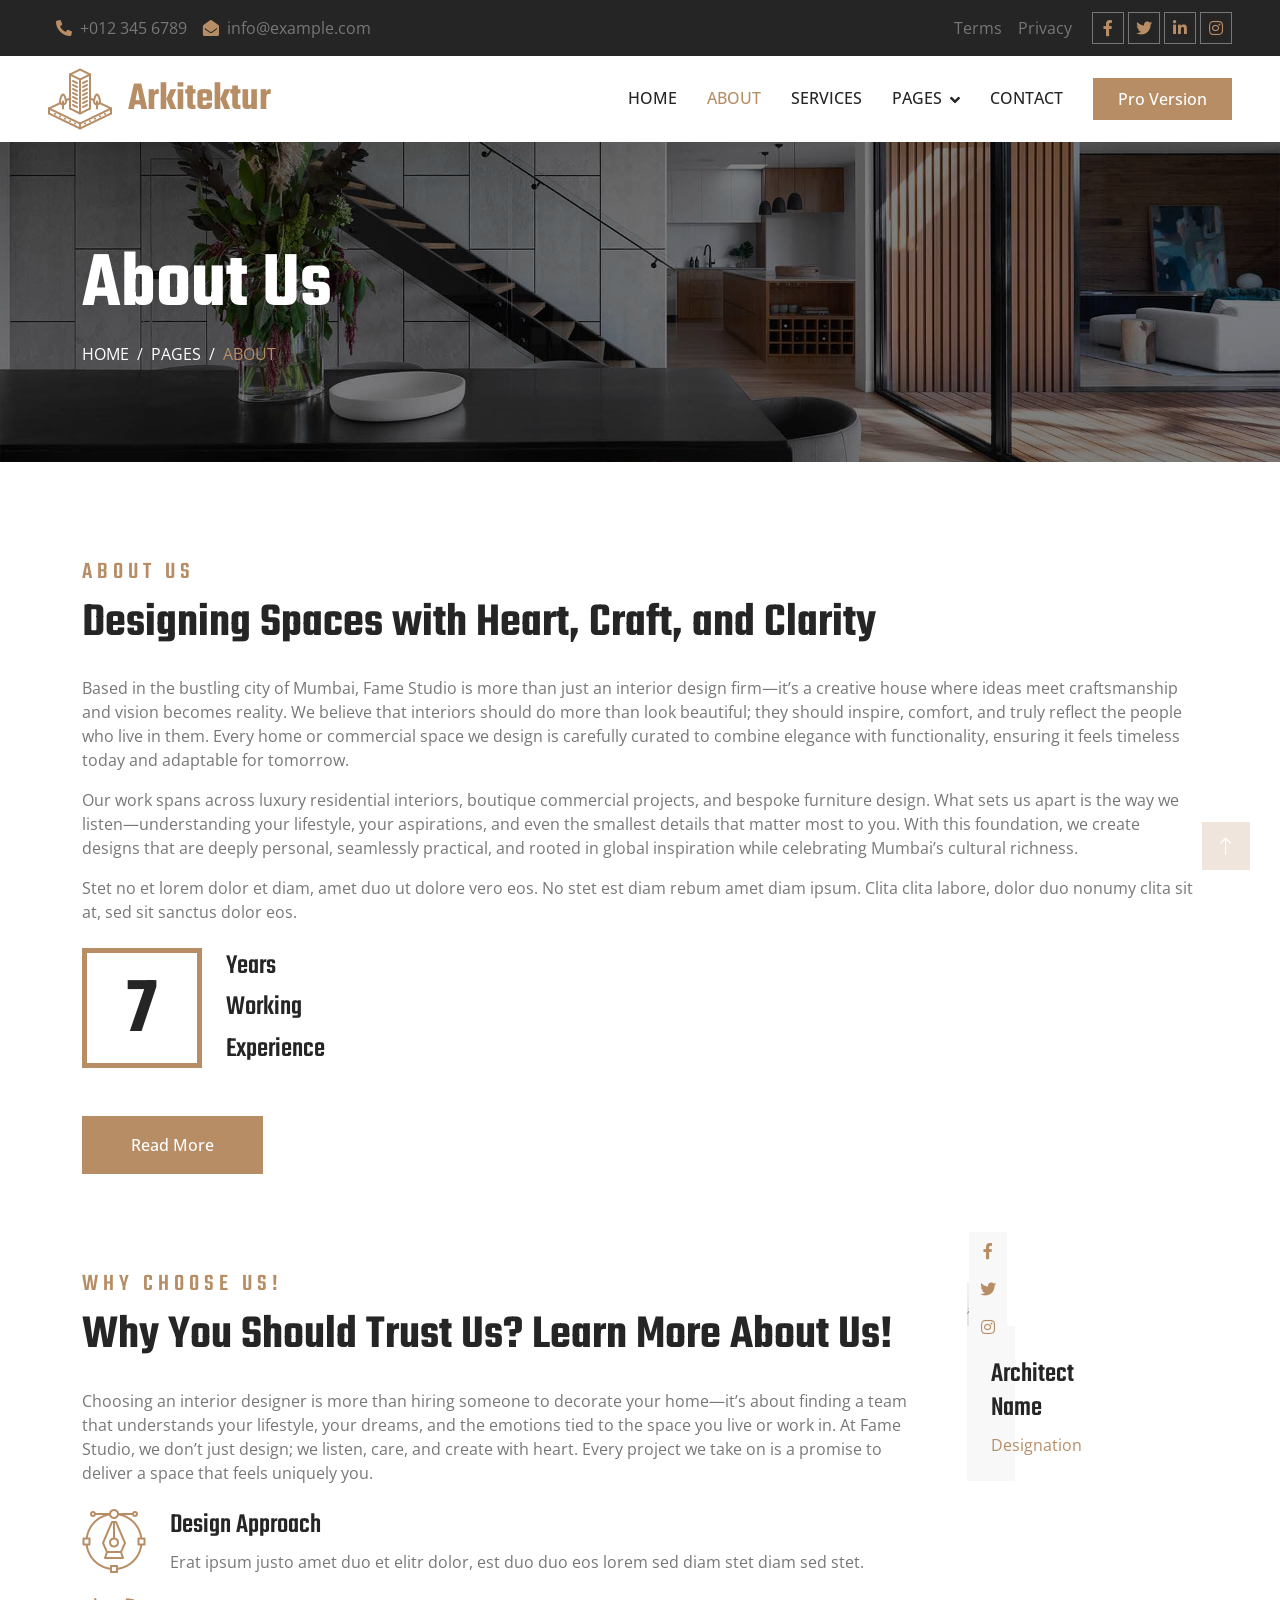
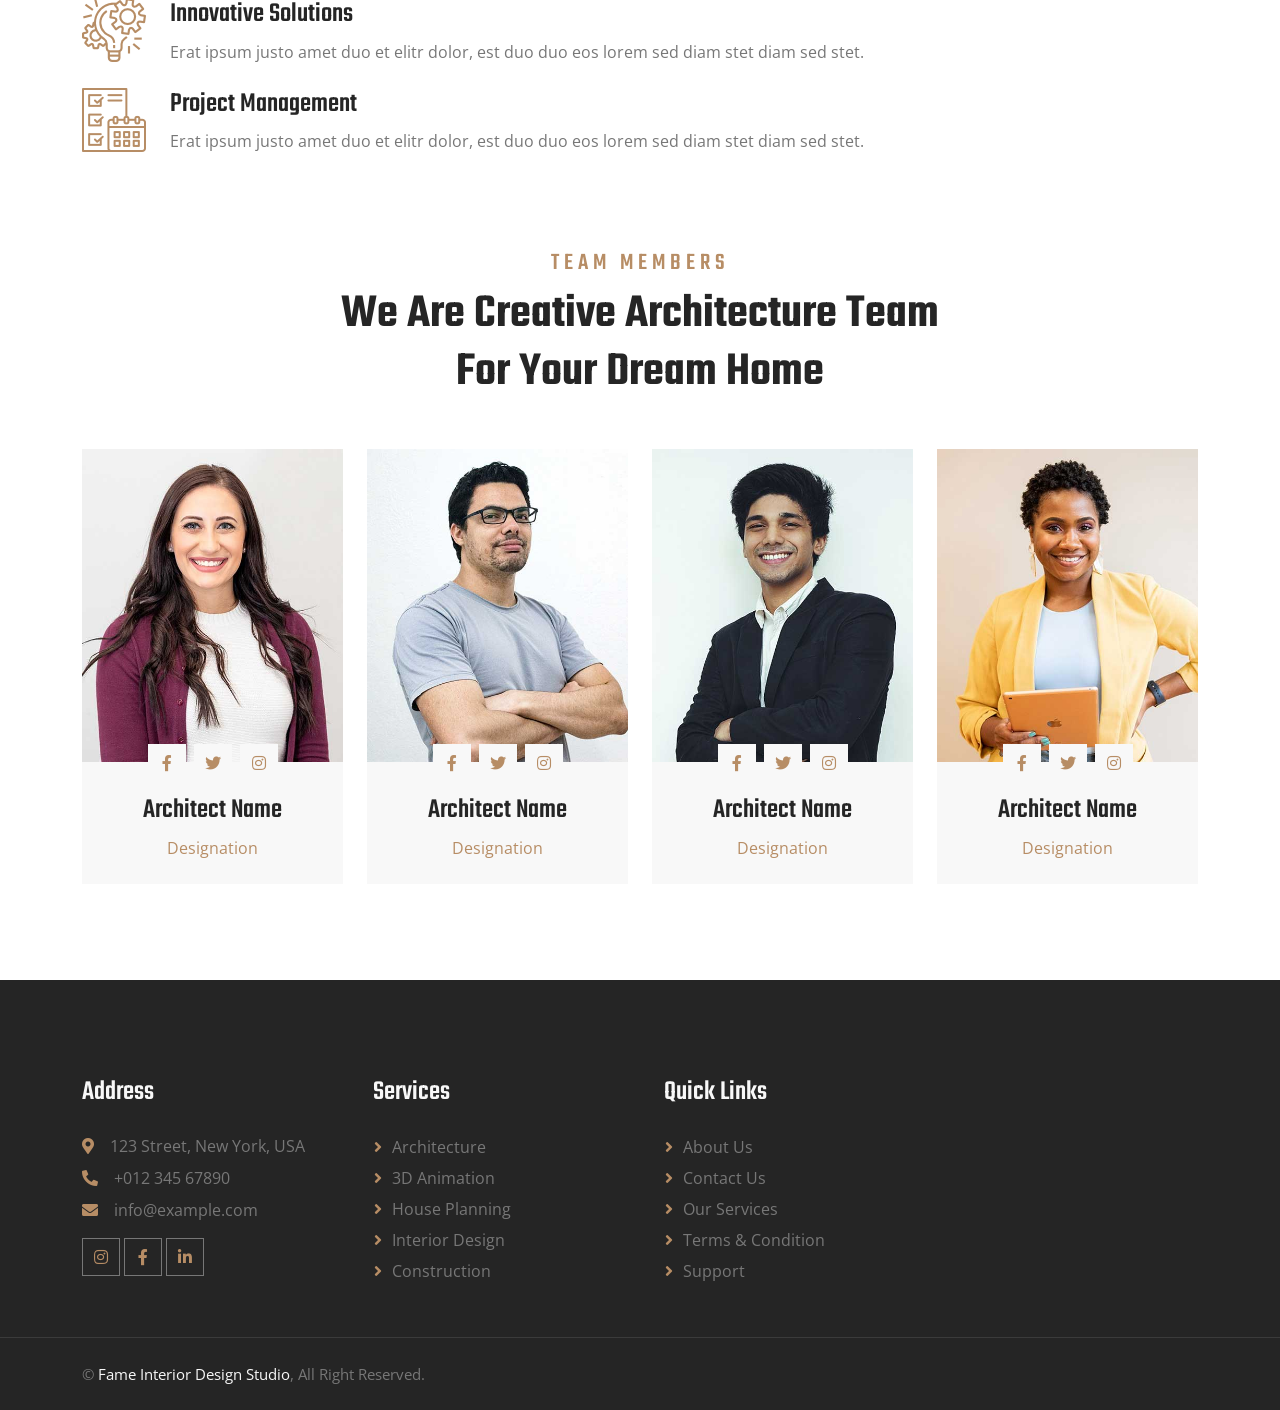
==== about.html @ a8ef48fe "css" ====
<!DOCTYPE html>
<html lang="en">

<head>
    <meta charset="utf-8">
    <title>Arkitektur - Architecture HTML Template</title>
    <meta content="width=device-width, initial-scale=1.0" name="viewport">
    <meta content="" name="keywords">
    <meta content="" name="description">

    <!-- Favicon -->
    <link href="img/favicon.ico" rel="icon">

    <!-- Google Web Fonts -->
    <link rel="preconnect" href="https://fonts.googleapis.com">
    <link rel="preconnect" href="https://fonts.gstatic.com" crossorigin>
    <link href="https://fonts.googleapis.com/css2?family=Open+Sans:wght@400;500;600&family=Teko:wght@400;500;600&display=swap" rel="stylesheet">

    <!-- Icon Font Stylesheet -->
    <link href="https://cdnjs.cloudflare.com/ajax/libs/font-awesome/5.10.0/css/all.min.css" rel="stylesheet">
    <link href="https://cdn.jsdelivr.net/npm/bootstrap-icons@1.4.1/font/bootstrap-icons.css" rel="stylesheet">

    <!-- Libraries Stylesheet -->
    <link href="lib/animate/animate.min.css" rel="stylesheet">
    <link href="lib/owlcarousel/assets/owl.carousel.min.css" rel="stylesheet">
    <link href="lib/tempusdominus/css/tempusdominus-bootstrap-4.min.css" rel="stylesheet" />

    <!-- Customized Bootstrap Stylesheet -->
    <link href="css/bootstrap.min.css" rel="stylesheet">

    <!-- Template Stylesheet -->
    <link href="css/style.css" rel="stylesheet">
</head>

<body>
    <!-- Spinner Start -->
    <div id="spinner" class="show bg-white position-fixed translate-middle w-100 vh-100 top-50 start-50 d-flex align-items-center justify-content-center">
        <div class="spinner-border position-relative text-primary" style="width: 6rem; height: 6rem;" role="status"></div>
        <img class="position-absolute top-50 start-50 translate-middle" src="img/icons/icon-1.png" alt="Icon">
    </div>
    <!-- Spinner End -->
    <!-- Topbar Start -->
    <div class="container-fluid bg-dark p-0 wow fadeIn" data-wow-delay="0.1s">
        <div class="row gx-0 d-none d-lg-flex">
            <div class="col-lg-7 px-5 text-start">
                <div class="h-100 d-inline-flex align-items-center py-3 me-3">
                    <a class="text-body px-2" href="tel:+0123456789"><i class="fa fa-phone-alt text-primary me-2"></i>+012 345 6789</a>
                    <a class="text-body px-2" href="mailto:info@example.com"><i class="fa fa-envelope-open text-primary me-2"></i>info@example.com</a>
                </div>
            </div>
            <div class="col-lg-5 px-5 text-end">
                <div class="h-100 d-inline-flex align-items-center py-3 me-2">
                    <a class="text-body px-2" href="">Terms</a>
                    <a class="text-body px-2" href="">Privacy</a>
                </div>
                <div class="h-100 d-inline-flex align-items-center">
                    <a class="btn btn-sm-square btn-outline-body me-1" href=""><i class="fab fa-facebook-f"></i></a>
                    <a class="btn btn-sm-square btn-outline-body me-1" href=""><i class="fab fa-twitter"></i></a>
                    <a class="btn btn-sm-square btn-outline-body me-1" href=""><i class="fab fa-linkedin-in"></i></a>
                    <a class="btn btn-sm-square btn-outline-body me-0" href=""><i class="fab fa-instagram"></i></a>
                </div>
            </div>
        </div>
    </div>
    <!-- Topbar End -->
    <!-- Navbar Start -->
    <nav class="navbar navbar-expand-lg bg-white navbar-light sticky-top py-lg-0 px-lg-5 wow fadeIn" data-wow-delay="0.1s">
        <a href="index.html" class="navbar-brand ms-4 ms-lg-0">
            <h1 class="text-primary m-0"><img class="me-3" src="img/icons/icon-1.png" alt="Icon">Arkitektur</h1>
        </a>
        <button type="button" class="navbar-toggler me-4" data-bs-toggle="collapse" data-bs-target="#navbarCollapse">
            <span class="navbar-toggler-icon"></span>
        </button>
        <div class="collapse navbar-collapse" id="navbarCollapse">
            <div class="navbar-nav ms-auto p-4 p-lg-0">
                <a href="index.html" class="nav-item nav-link">Home</a>
                <a href="about.html" class="nav-item nav-link active">About</a>
                <a href="service.html" class="nav-item nav-link">Services</a>
                <div class="nav-item dropdown">
                    <a href="#" class="nav-link dropdown-toggle" data-bs-toggle="dropdown">Pages</a>
                    <div class="dropdown-menu border-0 m-0">
                        <a href="feature.html" class="dropdown-item">Our Features</a>
                        <a href="project.html" class="dropdown-item">Our Projects</a>
                        <a href="team.html" class="dropdown-item">Team Members</a>
                        <a href="appointment.html" class="dropdown-item">Appointment</a>
                        <a href="testimonial.html" class="dropdown-item">Testimonial</a>
                        <a href="404.html" class="dropdown-item">404 Page</a>
                    </div>
                </div>
                <a href="contact.html" class="nav-item nav-link">Contact</a>
            </div>
            <a href="https://htmlcodex.com/architecture-html-template-pro" class="btn btn-primary py-2 px-4 d-none d-lg-block">Pro Version</a>
        </div>
    </nav>
    <!-- Navbar End -->
    <!-- Page Header Start -->
    <div class="container-fluid page-header py-5 mb-5 wow fadeIn" data-wow-delay="0.1s">
        <div class="container py-5">
            <h1 class="display-1 text-white animated slideInDown">About Us</h1>
            <nav aria-label="breadcrumb animated slideInDown">
                <ol class="breadcrumb text-uppercase mb-0">
                    <li class="breadcrumb-item"><a class="text-white" href="#">Home</a></li>
                    <li class="breadcrumb-item"><a class="text-white" href="#">Pages</a></li>
                    <li class="breadcrumb-item text-primary active" aria-current="page">About</li>
                </ol>
            </nav>
        </div>
    </div>
    <!-- Page Header End -->
    <!-- About Start -->
    <div class="container-xxl py-5">
        <div class="container">
            <div class="row g-5">
                <!--<div class="col-lg-6 wow fadeIn" data-wow-delay="0.1s">
                    <div class="about-img">
                        <img class="img-fluid" src="img/about-1.jpg" alt="">
                        <img class="img-fluid" src="img/about-2.jpg" alt="">
                    </div>
                </div>-->
                <div class="col-lg-12 wow fadeIn" data-wow-delay="0.5s">
                    <h4 class="section-title">About Us</h4>
                    <h1 class="display-5 mb-4">Designing Spaces with Heart, Craft, and Clarity</h1>
                    <p>Based in the bustling city of Mumbai, Fame Studio is more than just an interior design firm—it’s a creative house where ideas meet craftsmanship and vision becomes reality. We believe that interiors should do more than look beautiful; they should inspire, comfort, and truly reflect the people who live in them. Every home or commercial space we design is carefully curated to combine elegance with functionality, ensuring it feels timeless today and adaptable for tomorrow.</p>
                    <p>Our work spans across luxury residential interiors, boutique commercial projects, and bespoke furniture design. What sets us apart is the way we listen—understanding your lifestyle, your aspirations, and even the smallest details that matter most to you. With this foundation, we create designs that are deeply personal, seamlessly practical, and rooted in global inspiration while celebrating Mumbai’s cultural richness.</p>
                    <p class="mb-4">Stet no et lorem dolor et diam, amet duo ut dolore vero eos. No stet est diam rebum amet diam ipsum. Clita clita labore, dolor duo nonumy clita sit at, sed sit sanctus dolor eos.</p>
                    <div class="d-flex align-items-center mb-5">
                        <div class="d-flex flex-shrink-0 align-items-center justify-content-center border border-5 border-primary" style="width: 120px; height: 120px;">
                            <h1 class="display-1 mb-n2" data-toggle="counter-up">25</h1>
                        </div>
                        <div class="ps-4">
                            <h3>Years</h3>
                            <h3>Working</h3>
                            <h3 class="mb-0">Experience</h3>
                        </div>
                    </div>
                    <a class="btn btn-primary py-3 px-5" href="">Read More</a>
                </div>
            </div>
        </div>
    </div>
    <!-- About End -->
    <!-- Feature Start -->
    <div class="container-xxl py-5">
        <div class="container">
            <div class="row g-5">
                <div class="col-lg-9 wow fadeInUp" data-wow-delay="0.1s">
                    <h4 class="section-title">Why Choose Us!</h4>
                    <h1 class="display-5 mb-4">Why You Should Trust Us? Learn More About Us!</h1>
                    <p class="mb-4">Choosing an interior designer is more than hiring someone to decorate your home—it’s about finding a team that understands your lifestyle, your dreams, and the emotions tied to the space you live or work in. At Fame Studio, we don’t just design; we listen, care, and create with heart. Every project we take on is a promise to deliver a space that feels uniquely you.</p>
                    <div class="row g-4">
                        <div class="col-12">
                            <div class="d-flex align-items-start">
                                <img class="flex-shrink-0" src="img/icons/icon-2.png" alt="Icon">
                                <div class="ms-4">
                                    <h3>Design Approach</h3>
                                    <p class="mb-0">Erat ipsum justo amet duo et elitr dolor, est duo duo eos lorem sed diam stet diam sed stet.</p>
                                </div>
                            </div>
                        </div>
                        <div class="col-12">
                            <div class="d-flex align-items-start">
                                <img class="flex-shrink-0" src="img/icons/icon-3.png" alt="Icon">
                                <div class="ms-4">
                                    <h3>Innovative Solutions</h3>
                                    <p class="mb-0">Erat ipsum justo amet duo et elitr dolor, est duo duo eos lorem sed diam stet diam sed stet.</p>
                                </div>
                            </div>
                        </div>
                        <div class="col-12">
                            <div class="d-flex align-items-start">
                                <img class="flex-shrink-0" src="img/icons/icon-4.png" alt="Icon">
                                <div class="ms-4">
                                    <h3>Project Management</h3>
                                    <p class="mb-0">Erat ipsum justo amet duo et elitr dolor, est duo duo eos lorem sed diam stet diam sed stet.</p>
                                </div>
                            </div>
                        </div>
                    </div>
                </div>
                <div class="col-lg-3 wow fadeInUp" data-wow-delay="0.5s">
                    <div class="col-lg-3 col-md-6 wow fadeInUp" data-wow-delay="0.1s">
                        <div class="team-item position-relative">
                            <div class="position-relative">
                                <img class="img-fluid" src="img/team-1.jpg" alt="">
                                <div class="team-social text-center">
                                    <a class="btn btn-square" href=""><i class="fab fa-facebook-f"></i></a>
                                    <a class="btn btn-square" href=""><i class="fab fa-twitter"></i></a>
                                    <a class="btn btn-square" href=""><i class="fab fa-instagram"></i></a>
                                </div>
                            </div>
                            <div class="bg-light text-center p-4">
                                <h3 class="mt-2">Architect Name</h3>
                                <span class="text-primary">Designation</span>
                            </div>
                        </div>
                    </div>
                </div>
            </div>
        </div>
    </div>
    <!-- Feature End -->
    <!-- Team Start -->
    <div class="container-xxl py-5">
        <div class="container">
            <div class="text-center mx-auto mb-5 wow fadeInUp" data-wow-delay="0.1s" style="max-width: 600px;">
                <h4 class="section-title">Team Members</h4>
                <h1 class="display-5 mb-4">We Are Creative Architecture Team For Your Dream Home</h1>
            </div>
            <div class="row g-0 team-items">
                <div class="col-lg-3 col-md-6 wow fadeInUp" data-wow-delay="0.1s">
                    <div class="team-item position-relative">
                        <div class="position-relative">
                            <img class="img-fluid" src="img/team-1.jpg" alt="">
                            <div class="team-social text-center">
                                <a class="btn btn-square" href=""><i class="fab fa-facebook-f"></i></a>
                                <a class="btn btn-square" href=""><i class="fab fa-twitter"></i></a>
                                <a class="btn btn-square" href=""><i class="fab fa-instagram"></i></a>
                            </div>
                        </div>
                        <div class="bg-light text-center p-4">
                            <h3 class="mt-2">Architect Name</h3>
                            <span class="text-primary">Designation</span>
                        </div>
                    </div>
                </div>
                <div class="col-lg-3 col-md-6 wow fadeInUp" data-wow-delay="0.3s">
                    <div class="team-item position-relative">
                        <div class="position-relative">
                            <img class="img-fluid" src="img/team-2.jpg" alt="">
                            <div class="team-social text-center">
                                <a class="btn btn-square" href=""><i class="fab fa-facebook-f"></i></a>
                                <a class="btn btn-square" href=""><i class="fab fa-twitter"></i></a>
                                <a class="btn btn-square" href=""><i class="fab fa-instagram"></i></a>
                            </div>
                        </div>
                        <div class="bg-light text-center p-4">
                            <h3 class="mt-2">Architect Name</h3>
                            <span class="text-primary">Designation</span>
                        </div>
                    </div>
                </div>
                <div class="col-lg-3 col-md-6 wow fadeInUp" data-wow-delay="0.5s">
                    <div class="team-item position-relative">
                        <div class="position-relative">
                            <img class="img-fluid" src="img/team-3.jpg" alt="">
                            <div class="team-social text-center">
                                <a class="btn btn-square" href=""><i class="fab fa-facebook-f"></i></a>
                                <a class="btn btn-square" href=""><i class="fab fa-twitter"></i></a>
                                <a class="btn btn-square" href=""><i class="fab fa-instagram"></i></a>
                            </div>
                        </div>
                        <div class="bg-light text-center p-4">
                            <h3 class="mt-2">Architect Name</h3>
                            <span class="text-primary">Designation</span>
                        </div>
                    </div>
                </div>
                <div class="col-lg-3 col-md-6 wow fadeInUp" data-wow-delay="0.7s">
                    <div class="team-item position-relative">
                        <div class="position-relative">
                            <img class="img-fluid" src="img/team-4.jpg" alt="">
                            <div class="team-social text-center">
                                <a class="btn btn-square" href=""><i class="fab fa-facebook-f"></i></a>
                                <a class="btn btn-square" href=""><i class="fab fa-twitter"></i></a>
                                <a class="btn btn-square" href=""><i class="fab fa-instagram"></i></a>
                            </div>
                        </div>
                        <div class="bg-light text-center p-4">
                            <h3 class="mt-2">Architect Name</h3>
                            <span class="text-primary">Designation</span>
                        </div>
                    </div>
                </div>
            </div>
        </div>
    </div>
    <!-- Team End -->
    <!-- Footer Start -->
    <div class="container-fluid bg-dark text-body footer mt-5 pt-5 px-0 wow fadeIn" data-wow-delay="0.1s">
        <div class="container py-5">
            <div class="row g-5">
                <div class="col-lg-3 col-md-6">
                    <h3 class="text-light mb-4">Address</h3>
                    <p class="mb-2"><i class="fa fa-map-marker-alt text-primary me-3"></i>123 Street, New York, USA</p>
                    <p class="mb-2"><i class="fa fa-phone-alt text-primary me-3"></i>+012 345 67890</p>
                    <p class="mb-2"><i class="fa fa-envelope text-primary me-3"></i>info@example.com</p>
                    <div class="d-flex pt-2">
                        <a class="btn btn-square btn-outline-body me-1" href=""><i class="fab fa-instagram"></i></a>
                        <a class="btn btn-square btn-outline-body me-1" href=""><i class="fab fa-facebook-f"></i></a>
                        <a class="btn btn-square btn-outline-body me-0" href=""><i class="fab fa-linkedin-in"></i></a>
                    </div>
                </div>
                <div class="col-lg-3 col-md-6 d-none d-lg-block">
                    <h3 class="text-light mb-4">Services</h3>
                    <a class="btn btn-link" href="">Architecture</a>
                    <a class="btn btn-link" href="">3D Animation</a>
                    <a class="btn btn-link" href="">House Planning</a>
                    <a class="btn btn-link" href="">Interior Design</a>
                    <a class="btn btn-link" href="">Construction</a>
                </div>
                <div class="col-lg-3 col-md-6 d-none d-lg-block">
                    <h3 class="text-light mb-4">Quick Links</h3>
                    <a class="btn btn-link" href="">About Us</a>
                    <a class="btn btn-link" href="">Contact Us</a>
                    <a class="btn btn-link" href="">Our Services</a>
                    <a class="btn btn-link" href="">Terms & Condition</a>
                    <a class="btn btn-link" href="">Support</a>
                </div>
            </div>
        </div>
        <div class="container-fluid copyright">
            <div class="container">
                <div class="row">
                    <div class="col-md-6 text-center text-md-start mb-3 mb-md-0">
                        &copy; <a href="#">Fame Interior Design Studio</a>, All Right Reserved.
                    </div>
                    <!--<div class="col-md-6 text-center text-md-end">-->
                    <!--/*** This template is free as long as you keep the footer author’s credit link/attribution link/backlink. If you'd like to use the template without the footer author’s credit link/attribution link/backlink, you can purchase the Credit Removal License from "https://htmlcodex.com/credit-removal". Thank you for your support. ***/-->
                    <!--Designed By <a href="https://htmlcodex.com">HTML Codex</a>
                    </div>-->
                </div>
            </div>
        </div>
    </div>
    <!-- Footer End -->
    <!-- Back to Top -->
    <a href="#" class="btn btn-lg btn-primary btn-lg-square back-to-top"><i class="bi bi-arrow-up"></i></a>


    <!-- JavaScript Libraries -->
    <script src="https://code.jquery.com/jquery-3.4.1.min.js"></script>
    <script src="https://cdn.jsdelivr.net/npm/bootstrap@5.0.0/dist/js/bootstrap.bundle.min.js"></script>
    <script src="lib/wow/wow.min.js"></script>
    <script src="lib/easing/easing.min.js"></script>
    <script src="lib/waypoints/waypoints.min.js"></script>
    <script src="lib/counterup/counterup.min.js"></script>
    <script src="lib/owlcarousel/owl.carousel.min.js"></script>
    <script src="lib/tempusdominus/js/moment.min.js"></script>
    <script src="lib/tempusdominus/js/moment-timezone.min.js"></script>
    <script src="lib/tempusdominus/js/tempusdominus-bootstrap-4.min.js"></script>

    <!-- Template Javascript -->
    <script src="js/main.js"></script>
</body>

</html>
---- css/style.css ----
/********** Template CSS **********/
:root {
    --primary: #B78D65;
    --light: #F8F8F8;
    --dark: #252525;
}

h1,
h2,
.h1,
.h2,
.fw-bold {
    font-weight: 600 !important;
}

h3,
h4,
.h3,
.h4,
.fw-medium {
    font-weight: 500 !important;
}

h5,
h6,
.h5,
.h6,
.fw-normal {
    font-weight: 400 !important;
}

.back-to-top {
    position: fixed;
    display: none;
    right: 30px;
    bottom: 30px;
    z-index: 99;
}


/*** Spinner ***/
#spinner {
    opacity: 0;
    visibility: hidden;
    transition: opacity .5s ease-out, visibility 0s linear .5s;
    z-index: 99999;
}

#spinner.show {
    transition: opacity .5s ease-out, visibility 0s linear 0s;
    visibility: visible;
    opacity: 1;
}


/*** Button ***/
.btn {
    font-weight: 500;
    transition: .5s;
}

.btn.btn-primary,
.btn.btn-secondary {
    color: #FFFFFF;
}

.btn-square {
    width: 38px;
    height: 38px;
}

.btn-sm-square {
    width: 32px;
    height: 32px;
}

.btn-lg-square {
    width: 48px;
    height: 48px;
}

.btn-square,
.btn-sm-square,
.btn-lg-square {
    padding: 0;
    display: flex;
    align-items: center;
    justify-content: center;
    font-weight: normal;
}

.btn-outline-body {
    color: var(--primary);
    border-color: #777777;
}

.btn-outline-body:hover {
    color: #FFFFFF;
    background: var(--primary);
    border-color: var(--primary);
}


/*** Navbar ***/
.navbar .dropdown-toggle::after {
    border: none;
    content: "\f107";
    font-family: "Font Awesome 5 Free";
    font-weight: 900;
    vertical-align: middle;
    margin-left: 8px;
}

.navbar .navbar-nav .nav-link {
    margin-right: 30px;
    padding: 30px 0;
    color: var(--dark);
    font-weight: 500;
    text-transform: uppercase;
    outline: none;
}

.navbar .navbar-nav .nav-link:hover,
.navbar .navbar-nav .nav-link.active {
    color: var(--primary);
}

.navbar.sticky-top {
    top: -100px;
    transition: .5s;
}

@media (max-width: 991.98px) {
    .navbar .navbar-nav .nav-link {
        margin-right: 0;
        padding: 10px 0;
    }

    .navbar .navbar-nav {
        border-top: 1px solid #EEEEEE;
    }
}

@media (min-width: 992px) {
    .navbar .nav-item .dropdown-menu {
        display: block;
        visibility: hidden;
        top: 100%;
        transform: rotateX(-75deg);
        transform-origin: 0% 0%;
        transition: .5s;
        opacity: 0;
    }

    .navbar .nav-item:hover .dropdown-menu {
        transform: rotateX(0deg);
        visibility: visible;
        transition: .5s;
        opacity: 1;
    }
}


/*** Header ***/
.owl-carousel-inner {
    position: absolute;
    width: 100%;
    height: 100%;
    top: 0;
    left: 0;
    display: flex;
    align-items: center;
    background: rgba(0, 0, 0, .5);
}

@media (max-width: 768px) {
    .header-carousel .owl-carousel-item {
        position: relative;
        min-height: 500px;
    }

    .header-carousel .owl-carousel-item img {
        position: absolute;
        width: 100%;
        height: 100%;
        object-fit: cover;
    }

    .header-carousel .owl-carousel-item p {
        font-size: 16px !important;
    }
}

.header-carousel .owl-dots {
    position: absolute;
    width: 60px;
    height: 100%;
    top: 0;
    right: 30px;
    display: flex;
    flex-direction: column;
    align-items: center;
    justify-content: center;
}

.header-carousel .owl-dots .owl-dot {
    position: relative;
    width: 45px;
    height: 45px;
    margin: 5px 0;
    background: var(--dark);
    transition: .5s;
}

.header-carousel .owl-dots .owl-dot.active {
    width: 60px;
    height: 60px;
}

.header-carousel .owl-dots .owl-dot img {
    position: absolute;
    width: 100%;
    height: 100%;
    object-fit: cover;
    padding: 2px;
    transition: .5s;
    opacity: .3;
}

.header-carousel .owl-dots .owl-dot.active img {
    opacity: 1;
}

.page-header {
    background: linear-gradient(rgba(0, 0, 0, .5), rgba(0, 0, 0, .5)), url(../img/carousel-1.jpg) center center no-repeat;
    background-size: cover;
}

.breadcrumb-item+.breadcrumb-item::before {
    color: var(--light);
}


/*** Section Title ***/
.section-title {
    color: var(--primary);
    font-weight: 600;
    letter-spacing: 5px;
    text-transform: uppercase;
}


/*** Facts ***/
.fact-item .fact-icon {
    width: 120px;
    height: 120px;
    margin-top: -60px;
    margin-bottom: 1.5rem;
    display: inline-flex;
    align-items: center;
    justify-content: center;
    background: #FFFFFF;
    border-radius: 120px;
    transition: .5s;
}

.fact-item:hover .fact-icon {
    background: var(--dark);
}

.fact-item .fact-icon i {
    color: var(--primary);
    transition: .5;
}

.fact-item:hover .fact-icon i {
    color: #FFFFFF;
}


/*** About & Feature ***/
.about-img,
.feature-img {
    position: relative;
    height: 100%;
    min-height: 400px;
}

.about-img img,
.feature-img img {
    position: absolute;
    width: 60%;
    height: 80%;
    object-fit: cover;
}

.about-img img:last-child,
.feature-img img:last-child {
    margin: 20% 0 0 40%;
}

.about-img::before,
.feature-img::before {
    position: absolute;
    content: "";
    width: 60%;
    height: 80%;
    top: 10%;
    left: 20%;
    border: 5px solid var(--primary);
    z-index: -1;
}


/*** Service ***/
.service-item .bg-img {
    position: absolute;
    width: 100%;
    height: 100%;
    object-fit: cover;
    z-index: -1;
}

.service-item .service-text {
    background: var(--light);
    transition: .5s;
}

.service-item:hover .service-text {
    background: rgba(0, 0, 0, .7);
}

.service-item * {
    transition: .5;
}

.service-item:hover * {
    color: #FFFFFF;
}

.service-item .btn {
    width: 40px;
    height: 40px;
    display: inline-flex;
    align-items: center;
    color: var(--dark);
    background: #FFFFFF;
    white-space: nowrap;
    overflow: hidden;
    transition: .5s;
}

.service-item:hover .btn {
    width: 140px;
}


/*** Project ***/
.project .nav .nav-link {
    background: var(--light);
    transition: .5s;
}

.project .nav .nav-link.active {
    background: var(--primary);
}

.project .nav .nav-link.active h3 {
    color: #FFFFFF !important;
}


/*** Team ***/
.team-items {
    margin: -.75rem;
}

.team-item {
    padding: .75rem;
}

.team-item::after {
    position: absolute;
    content: "";
    width: 100%;
    height: 0;
    top: 0;
    left: 0;
    background: #FFFFFF;
    transition: .5s;
    z-index: -1;
}

.team-item:hover::after {
    height: 100%;
    background: var(--primary);
}

.team-item .team-social {
    position: absolute;
    width: 100%;
    bottom: -20px;
    left: 0;
}

.team-item .team-social .btn {
    display: inline-flex;
    margin: 0 2px;
    color: var(--primary);
    background: var(--light);
}

.team-item .team-social .btn:hover {
    color: #FFFFFF;
    background: var(--primary);
}


/*** Appointment ***/
.bootstrap-datetimepicker-widget.bottom {
    top: auto !important;
}

.bootstrap-datetimepicker-widget .table * {
    border-bottom-width: 0px;
}

.bootstrap-datetimepicker-widget .table th {
    font-weight: 500;
}

.bootstrap-datetimepicker-widget.dropdown-menu {
    padding: 10px;
    border-radius: 2px;
}

.bootstrap-datetimepicker-widget table td.active,
.bootstrap-datetimepicker-widget table td.active:hover {
    background: var(--primary);
}

.bootstrap-datetimepicker-widget table td.today::before {
    border-bottom-color: var(--primary);
}


/*** Testimonial ***/
.testimonial-carousel {
    display: flex !important;
    flex-direction: column-reverse;
    max-width: 700px;
    margin: 0 auto;
}

.testimonial-carousel .owl-dots {
    height: 100px;
    display: flex;
    align-items: center;
    justify-content: center;
    margin-bottom: 30px;
}

.testimonial-carousel .owl-dots .owl-dot {
    position: relative;
    width: 60px;
    height: 60px;
    margin: 0 5px;
    transition: .5s;
}

.testimonial-carousel .owl-dots .owl-dot.active {
    width: 100px;
    height: 100px;
}

.testimonial-carousel .owl-dots .owl-dot::after {
    position: absolute;
    width: 40px;
    height: 40px;
    bottom: -20px;
    left: 50%;
    transform: translateX(-50%);
    display: flex;
    align-items: center;
    justify-content: center;
    content: "\f10d";
    font-family: "Font Awesome 5 Free";
    font-weight: 900;
    color: var(--primary);
    background: #FFFFFF;
    border-radius: 40px;
    transition: .5s;
    opacity: 0;
}

.testimonial-carousel .owl-dots .owl-dot.active::after {
    opacity: 1;
}

.testimonial-carousel .owl-dots .owl-dot img {
    opacity: .4;
    transition: .5s;
}

.testimonial-carousel .owl-dots .owl-dot.active img {
    opacity: 1;
}


/*** Footer ***/
.footer .btn.btn-link {
    display: block;
    margin-bottom: 5px;
    padding: 0;
    text-align: left;
    color: #777777;
    font-weight: normal;
    text-transform: capitalize;
    transition: .3s;
}

.footer .btn.btn-link::before {
    position: relative;
    content: "\f105";
    font-family: "Font Awesome 5 Free";
    font-weight: 900;
    color: var(--primary);
    margin-right: 10px;
}

.footer .btn.btn-link:hover {
    color: var(--primary);
    letter-spacing: 1px;
    box-shadow: none;
}

.footer .form-control {
    border-color: #777777;
}

.footer .copyright {
    padding: 25px 0;
    font-size: 15px;
    border-top: 1px solid rgba(256, 256, 256, .1);
}

.footer .copyright a {
    color: var(--light);
}

.footer .copyright a:hover {
    color: var(--primary);
}
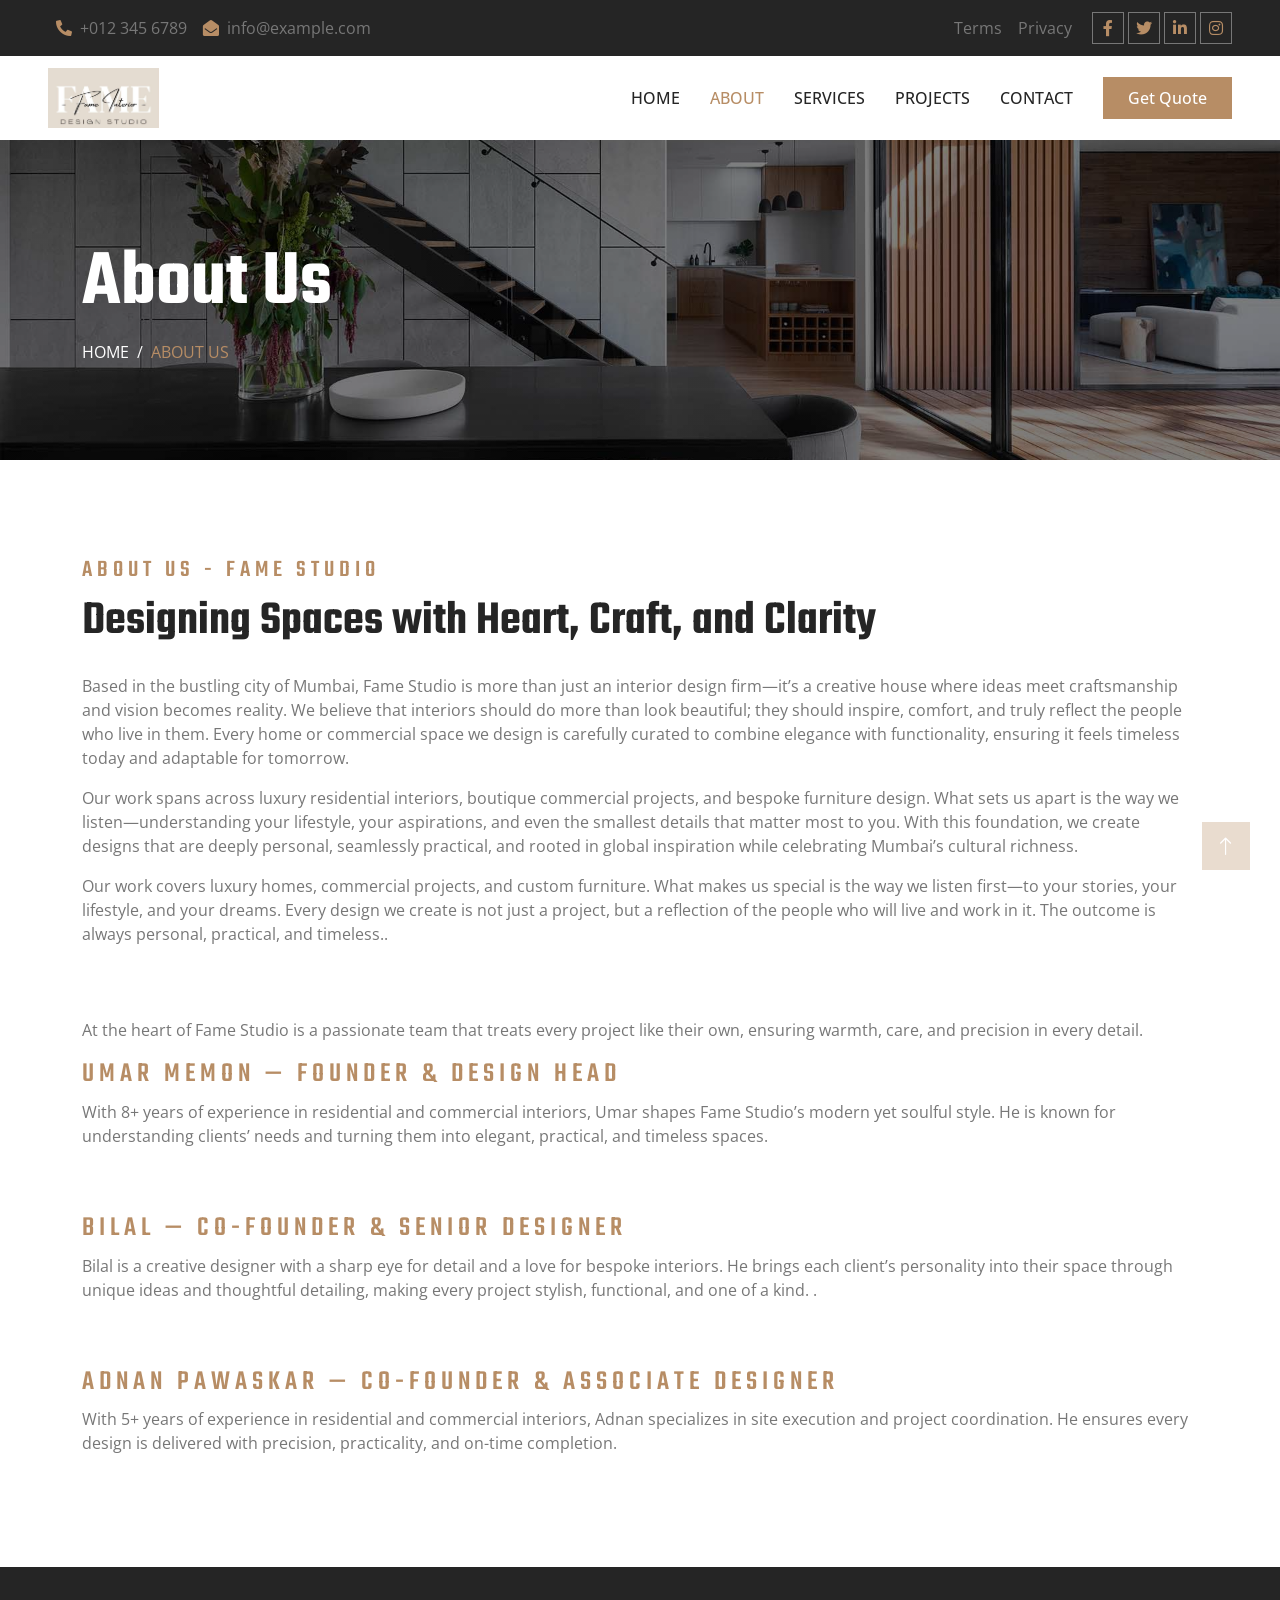
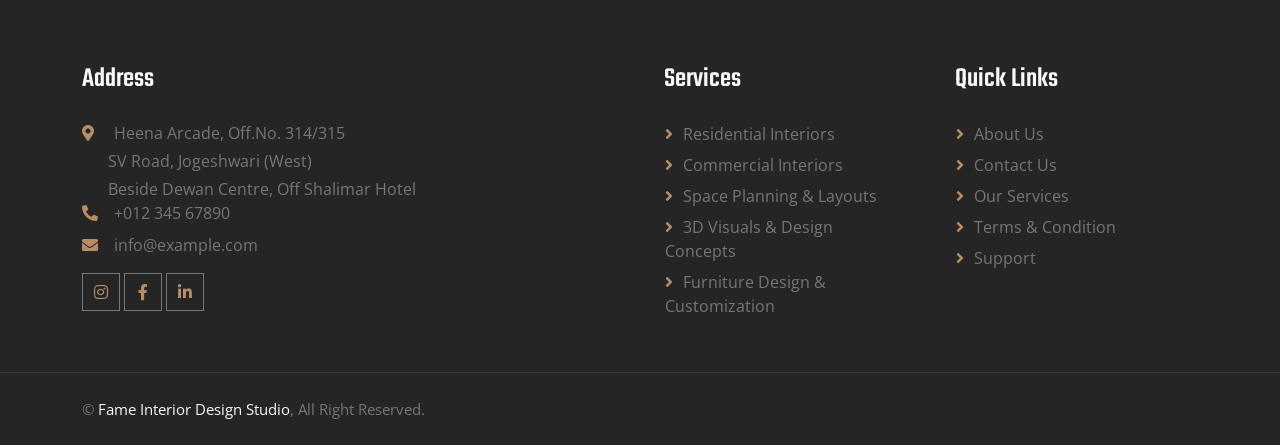
==== commit 65613af9: "Updated" ====
--- a/about.html
+++ b/about.html
@@ -3,7 +3,7 @@
 
 <head>
     <meta charset="utf-8">
-    <title>Arkitektur - Architecture HTML Template</title>
+    <title>Fame Interior Design Studio</title>
     <meta content="width=device-width, initial-scale=1.0" name="viewport">
     <meta content="" name="keywords">
     <meta content="" name="description">
@@ -15,6 +15,8 @@
     <link rel="preconnect" href="https://fonts.googleapis.com">
     <link rel="preconnect" href="https://fonts.gstatic.com" crossorigin>
     <link href="https://fonts.googleapis.com/css2?family=Open+Sans:wght@400;500;600&family=Teko:wght@400;500;600&display=swap" rel="stylesheet">
+    <link href="https://fonts.googleapis.com/css2?family=Playfair+Display&display=swap" rel="stylesheet">
+
 
     <!-- Icon Font Stylesheet -->
     <link href="https://cdnjs.cloudflare.com/ajax/libs/font-awesome/5.10.0/css/all.min.css" rel="stylesheet">
@@ -30,15 +32,17 @@
 
     <!-- Template Stylesheet -->
     <link href="css/style.css" rel="stylesheet">
+
+    <style>
+        .text-justify {
+            text-align: justify;
+        }
+    </style>
+
 </head>
 
 <body>
-    <!-- Spinner Start -->
-    <div id="spinner" class="show bg-white position-fixed translate-middle w-100 vh-100 top-50 start-50 d-flex align-items-center justify-content-center">
-        <div class="spinner-border position-relative text-primary" style="width: 6rem; height: 6rem;" role="status"></div>
-        <img class="position-absolute top-50 start-50 translate-middle" src="img/icons/icon-1.png" alt="Icon">
-    </div>
-    <!-- Spinner End -->
+
     <!-- Topbar Start -->
     <div class="container-fluid bg-dark p-0 wow fadeIn" data-wow-delay="0.1s">
         <div class="row gx-0 d-none d-lg-flex">
@@ -66,7 +70,7 @@
     <!-- Navbar Start -->
     <nav class="navbar navbar-expand-lg bg-white navbar-light sticky-top py-lg-0 px-lg-5 wow fadeIn" data-wow-delay="0.1s">
         <a href="index.html" class="navbar-brand ms-4 ms-lg-0">
-            <h1 class="text-primary m-0"><img class="me-3" src="img/icons/icon-1.png" alt="Icon">Arkitektur</h1>
+            <img src="img/icons/small.png" alt="Logo" style="height: 60px;">
         </a>
         <button type="button" class="navbar-toggler me-4" data-bs-toggle="collapse" data-bs-target="#navbarCollapse">
             <span class="navbar-toggler-icon"></span>
@@ -75,21 +79,11 @@
             <div class="navbar-nav ms-auto p-4 p-lg-0">
                 <a href="index.html" class="nav-item nav-link">Home</a>
                 <a href="about.html" class="nav-item nav-link active">About</a>
-                <a href="service.html" class="nav-item nav-link">Services</a>
-                <div class="nav-item dropdown">
-                    <a href="#" class="nav-link dropdown-toggle" data-bs-toggle="dropdown">Pages</a>
-                    <div class="dropdown-menu border-0 m-0">
-                        <a href="feature.html" class="dropdown-item">Our Features</a>
-                        <a href="project.html" class="dropdown-item">Our Projects</a>
-                        <a href="team.html" class="dropdown-item">Team Members</a>
-                        <a href="appointment.html" class="dropdown-item">Appointment</a>
-                        <a href="testimonial.html" class="dropdown-item">Testimonial</a>
-                        <a href="404.html" class="dropdown-item">404 Page</a>
-                    </div>
-                </div>
+                <a href="service.html" class="nav-item nav-link ">Services</a>
+                <a href="project.html" class="nav-item nav-link">Projects</a>
                 <a href="contact.html" class="nav-item nav-link">Contact</a>
             </div>
-            <a href="https://htmlcodex.com/architecture-html-template-pro" class="btn btn-primary py-2 px-4 d-none d-lg-block">Pro Version</a>
+            <a href="Quote.html" class="btn btn-primary py-2 px-4 d-none d-lg-block">Get Quote</a>
         </div>
     </nav>
     <!-- Navbar End -->
@@ -100,8 +94,7 @@
             <nav aria-label="breadcrumb animated slideInDown">
                 <ol class="breadcrumb text-uppercase mb-0">
                     <li class="breadcrumb-item"><a class="text-white" href="#">Home</a></li>
-                    <li class="breadcrumb-item"><a class="text-white" href="#">Pages</a></li>
-                    <li class="breadcrumb-item text-primary active" aria-current="page">About</li>
+                    <li class="breadcrumb-item text-primary active" aria-current="page">About Us</li>
                 </ol>
             </nav>
         </div>
@@ -118,172 +111,51 @@
                     </div>
                 </div>-->
                 <div class="col-lg-12 wow fadeIn" data-wow-delay="0.5s">
-                    <h4 class="section-title">About Us</h4>
+                    <h4 class="section-title">About Us - Fame Studio</h4>
                     <h1 class="display-5 mb-4">Designing Spaces with Heart, Craft, and Clarity</h1>
                     <p>Based in the bustling city of Mumbai, Fame Studio is more than just an interior design firm—it’s a creative house where ideas meet craftsmanship and vision becomes reality. We believe that interiors should do more than look beautiful; they should inspire, comfort, and truly reflect the people who live in them. Every home or commercial space we design is carefully curated to combine elegance with functionality, ensuring it feels timeless today and adaptable for tomorrow.</p>
                     <p>Our work spans across luxury residential interiors, boutique commercial projects, and bespoke furniture design. What sets us apart is the way we listen—understanding your lifestyle, your aspirations, and even the smallest details that matter most to you. With this foundation, we create designs that are deeply personal, seamlessly practical, and rooted in global inspiration while celebrating Mumbai’s cultural richness.</p>
-                    <p class="mb-4">Stet no et lorem dolor et diam, amet duo ut dolore vero eos. No stet est diam rebum amet diam ipsum. Clita clita labore, dolor duo nonumy clita sit at, sed sit sanctus dolor eos.</p>
-                    <div class="d-flex align-items-center mb-5">
-                        <div class="d-flex flex-shrink-0 align-items-center justify-content-center border border-5 border-primary" style="width: 120px; height: 120px;">
-                            <h1 class="display-1 mb-n2" data-toggle="counter-up">25</h1>
-                        </div>
-                        <div class="ps-4">
-                            <h3>Years</h3>
-                            <h3>Working</h3>
-                            <h3 class="mb-0">Experience</h3>
-                        </div>
-                    </div>
-                    <a class="btn btn-primary py-3 px-5" href="">Read More</a>
+                    <p class="mb-4">Our work covers luxury homes, commercial projects, and custom furniture. What makes us special is the way we listen first—to your stories, your lifestyle, and your dreams. Every design we create is not just a project, but a reflection of the people who will live and work in it. The outcome is always personal, practical, and timeless..</p>
+                </div>
+
+                <div class="col-lg-12 wow fadeIn" data-wow-delay="0.5s">
+                    <p>At the heart of Fame Studio is a passionate team that treats every project like their own, ensuring warmth, care, and precision in every detail.</p>
+                    <h3 class="section-title">Umar Memon — Founder & Design Head</h3>
+                    <p>With 8+ years of experience in residential and commercial interiors, Umar shapes Fame Studio’s modern yet soulful style. He is known for understanding clients’ needs and turning them into elegant, practical, and timeless spaces.</p>
+                </div>
+                <div class="col-lg-12 wow fadeIn" data-wow-delay="0.5s">
+                    <h3 class="section-title">Bilal — Co-Founder & Senior Designer</h3>
+                    <p>
+                        Bilal is a creative designer with a sharp eye for detail and a love for bespoke interiors. He brings each client’s personality into their space through unique ideas and thoughtful detailing, making every project stylish, functional, and one of a kind.                        .
+                    </p>
+                </div>
+                <div class="col-lg-12 wow fadeIn" data-wow-delay="0.5s">
+                    <h3 class="section-title">Adnan Pawaskar — Co-Founder & Associate Designer</h3>
+                    <p>With 5+ years of experience in residential and commercial interiors, Adnan specializes in site execution and project coordination. He ensures every design is delivered with precision, practicality, and on-time completion.</p>
                 </div>
             </div>
         </div>
     </div>
     <!-- About End -->
-    <!-- Feature Start -->
-    <div class="container-xxl py-5">
-        <div class="container">
-            <div class="row g-5">
-                <div class="col-lg-9 wow fadeInUp" data-wow-delay="0.1s">
-                    <h4 class="section-title">Why Choose Us!</h4>
-                    <h1 class="display-5 mb-4">Why You Should Trust Us? Learn More About Us!</h1>
-                    <p class="mb-4">Choosing an interior designer is more than hiring someone to decorate your home—it’s about finding a team that understands your lifestyle, your dreams, and the emotions tied to the space you live or work in. At Fame Studio, we don’t just design; we listen, care, and create with heart. Every project we take on is a promise to deliver a space that feels uniquely you.</p>
-                    <div class="row g-4">
-                        <div class="col-12">
-                            <div class="d-flex align-items-start">
-                                <img class="flex-shrink-0" src="img/icons/icon-2.png" alt="Icon">
-                                <div class="ms-4">
-                                    <h3>Design Approach</h3>
-                                    <p class="mb-0">Erat ipsum justo amet duo et elitr dolor, est duo duo eos lorem sed diam stet diam sed stet.</p>
-                                </div>
-                            </div>
-                        </div>
-                        <div class="col-12">
-                            <div class="d-flex align-items-start">
-                                <img class="flex-shrink-0" src="img/icons/icon-3.png" alt="Icon">
-                                <div class="ms-4">
-                                    <h3>Innovative Solutions</h3>
-                                    <p class="mb-0">Erat ipsum justo amet duo et elitr dolor, est duo duo eos lorem sed diam stet diam sed stet.</p>
-                                </div>
-                            </div>
-                        </div>
-                        <div class="col-12">
-                            <div class="d-flex align-items-start">
-                                <img class="flex-shrink-0" src="img/icons/icon-4.png" alt="Icon">
-                                <div class="ms-4">
-                                    <h3>Project Management</h3>
-                                    <p class="mb-0">Erat ipsum justo amet duo et elitr dolor, est duo duo eos lorem sed diam stet diam sed stet.</p>
-                                </div>
-                            </div>
-                        </div>
-                    </div>
-                </div>
-                <div class="col-lg-3 wow fadeInUp" data-wow-delay="0.5s">
-                    <div class="col-lg-3 col-md-6 wow fadeInUp" data-wow-delay="0.1s">
-                        <div class="team-item position-relative">
-                            <div class="position-relative">
-                                <img class="img-fluid" src="img/team-1.jpg" alt="">
-                                <div class="team-social text-center">
-                                    <a class="btn btn-square" href=""><i class="fab fa-facebook-f"></i></a>
-                                    <a class="btn btn-square" href=""><i class="fab fa-twitter"></i></a>
-                                    <a class="btn btn-square" href=""><i class="fab fa-instagram"></i></a>
-                                </div>
-                            </div>
-                            <div class="bg-light text-center p-4">
-                                <h3 class="mt-2">Architect Name</h3>
-                                <span class="text-primary">Designation</span>
-                            </div>
-                        </div>
-                    </div>
-                </div>
-            </div>
-        </div>
-    </div>
-    <!-- Feature End -->
-    <!-- Team Start -->
-    <div class="container-xxl py-5">
-        <div class="container">
-            <div class="text-center mx-auto mb-5 wow fadeInUp" data-wow-delay="0.1s" style="max-width: 600px;">
-                <h4 class="section-title">Team Members</h4>
-                <h1 class="display-5 mb-4">We Are Creative Architecture Team For Your Dream Home</h1>
-            </div>
-            <div class="row g-0 team-items">
-                <div class="col-lg-3 col-md-6 wow fadeInUp" data-wow-delay="0.1s">
-                    <div class="team-item position-relative">
-                        <div class="position-relative">
-                            <img class="img-fluid" src="img/team-1.jpg" alt="">
-                            <div class="team-social text-center">
-                                <a class="btn btn-square" href=""><i class="fab fa-facebook-f"></i></a>
-                                <a class="btn btn-square" href=""><i class="fab fa-twitter"></i></a>
-                                <a class="btn btn-square" href=""><i class="fab fa-instagram"></i></a>
-                            </div>
-                        </div>
-                        <div class="bg-light text-center p-4">
-                            <h3 class="mt-2">Architect Name</h3>
-                            <span class="text-primary">Designation</span>
-                        </div>
-                    </div>
-                </div>
-                <div class="col-lg-3 col-md-6 wow fadeInUp" data-wow-delay="0.3s">
-                    <div class="team-item position-relative">
-                        <div class="position-relative">
-                            <img class="img-fluid" src="img/team-2.jpg" alt="">
-                            <div class="team-social text-center">
-                                <a class="btn btn-square" href=""><i class="fab fa-facebook-f"></i></a>
-                                <a class="btn btn-square" href=""><i class="fab fa-twitter"></i></a>
-                                <a class="btn btn-square" href=""><i class="fab fa-instagram"></i></a>
-                            </div>
-                        </div>
-                        <div class="bg-light text-center p-4">
-                            <h3 class="mt-2">Architect Name</h3>
-                            <span class="text-primary">Designation</span>
-                        </div>
-                    </div>
-                </div>
-                <div class="col-lg-3 col-md-6 wow fadeInUp" data-wow-delay="0.5s">
-                    <div class="team-item position-relative">
-                        <div class="position-relative">
-                            <img class="img-fluid" src="img/team-3.jpg" alt="">
-                            <div class="team-social text-center">
-                                <a class="btn btn-square" href=""><i class="fab fa-facebook-f"></i></a>
-                                <a class="btn btn-square" href=""><i class="fab fa-twitter"></i></a>
-                                <a class="btn btn-square" href=""><i class="fab fa-instagram"></i></a>
-                            </div>
-                        </div>
-                        <div class="bg-light text-center p-4">
-                            <h3 class="mt-2">Architect Name</h3>
-                            <span class="text-primary">Designation</span>
-                        </div>
-                    </div>
-                </div>
-                <div class="col-lg-3 col-md-6 wow fadeInUp" data-wow-delay="0.7s">
-                    <div class="team-item position-relative">
-                        <div class="position-relative">
-                            <img class="img-fluid" src="img/team-4.jpg" alt="">
-                            <div class="team-social text-center">
-                                <a class="btn btn-square" href=""><i class="fab fa-facebook-f"></i></a>
-                                <a class="btn btn-square" href=""><i class="fab fa-twitter"></i></a>
-                                <a class="btn btn-square" href=""><i class="fab fa-instagram"></i></a>
-                            </div>
-                        </div>
-                        <div class="bg-light text-center p-4">
-                            <h3 class="mt-2">Architect Name</h3>
-                            <span class="text-primary">Designation</span>
-                        </div>
-                    </div>
-                </div>
-            </div>
-        </div>
-    </div>
-    <!-- Team End -->
-    <!-- Footer Start -->
+
     <div class="container-fluid bg-dark text-body footer mt-5 pt-5 px-0 wow fadeIn" data-wow-delay="0.1s">
         <div class="container py-5">
             <div class="row g-5">
-                <div class="col-lg-3 col-md-6">
+                <div class="col-lg-6 col-md-6">
                     <h3 class="text-light mb-4">Address</h3>
-                    <p class="mb-2"><i class="fa fa-map-marker-alt text-primary me-3"></i>123 Street, New York, USA</p>
+                    <p class="mb-0 text-justify">
+                        <i class="fa fa-map-marker-alt text-primary me-3"></i>
+                        Heena Arcade, Off.No. 314/315
+                    </p>
+                    <p class="mb-0 m-1 text-justify" style="padding-left:22px;">
+                        SV Road, Jogeshwari (West)
+                    </p>
+                    <p class="mb-0 m-1 text-justify" style="padding-left:22px;">
+                        Beside Dewan Centre, Off Shalimar Hotel
+                    </p>
                     <p class="mb-2"><i class="fa fa-phone-alt text-primary me-3"></i>+012 345 67890</p>
                     <p class="mb-2"><i class="fa fa-envelope text-primary me-3"></i>info@example.com</p>
+
                     <div class="d-flex pt-2">
                         <a class="btn btn-square btn-outline-body me-1" href=""><i class="fab fa-instagram"></i></a>
                         <a class="btn btn-square btn-outline-body me-1" href=""><i class="fab fa-facebook-f"></i></a>
@@ -292,11 +164,11 @@
                 </div>
                 <div class="col-lg-3 col-md-6 d-none d-lg-block">
                     <h3 class="text-light mb-4">Services</h3>
-                    <a class="btn btn-link" href="">Architecture</a>
-                    <a class="btn btn-link" href="">3D Animation</a>
-                    <a class="btn btn-link" href="">House Planning</a>
-                    <a class="btn btn-link" href="">Interior Design</a>
-                    <a class="btn btn-link" href="">Construction</a>
+                    <a class="btn btn-link" href="">Residential Interiors</a>
+                    <a class="btn btn-link" href="">Commercial Interiors </a>
+                    <a class="btn btn-link" href="">Space Planning & Layouts </a>
+                    <a class="btn btn-link" href="">3D Visuals & Design Concepts</a>
+                    <a class="btn btn-link" href="">Furniture Design & Customization </a>
                 </div>
                 <div class="col-lg-3 col-md-6 d-none d-lg-block">
                     <h3 class="text-light mb-4">Quick Links</h3>
--- a/css/style.css
+++ b/css/style.css
@@ -234,6 +234,13 @@
 .page-header {
     background: linear-gradient(rgba(0, 0, 0, .5), rgba(0, 0, 0, .5)), url(../img/carousel-1.jpg) center center no-repeat;
     background-size: cover;
+}
+.page-headerIndex {
+    background: url(../img/mainheader.png) center center no-repeat;
+    background-size: cover;
+    min-height: 80vh; /* takes 80% of screen height */
+    display: flex;
+    align-items: center;
 }
 
 .breadcrumb-item+.breadcrumb-item::before {
